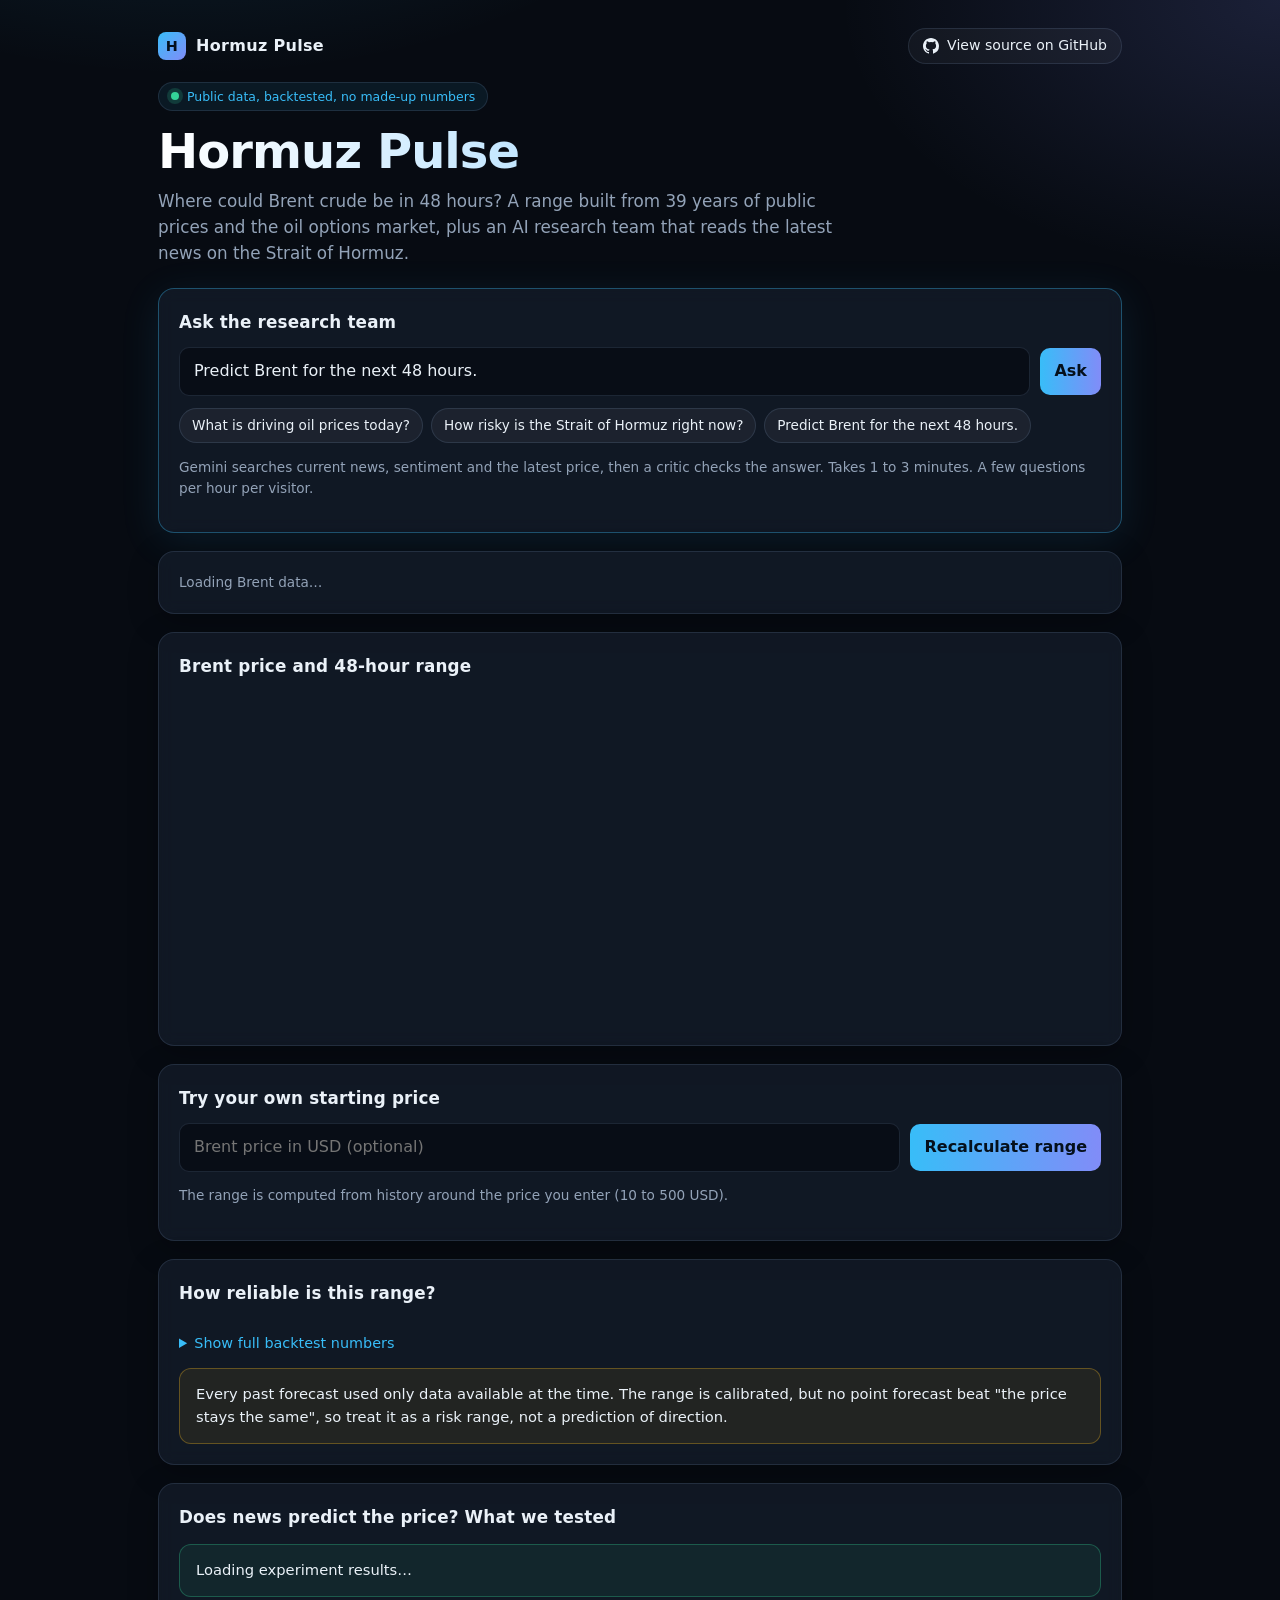
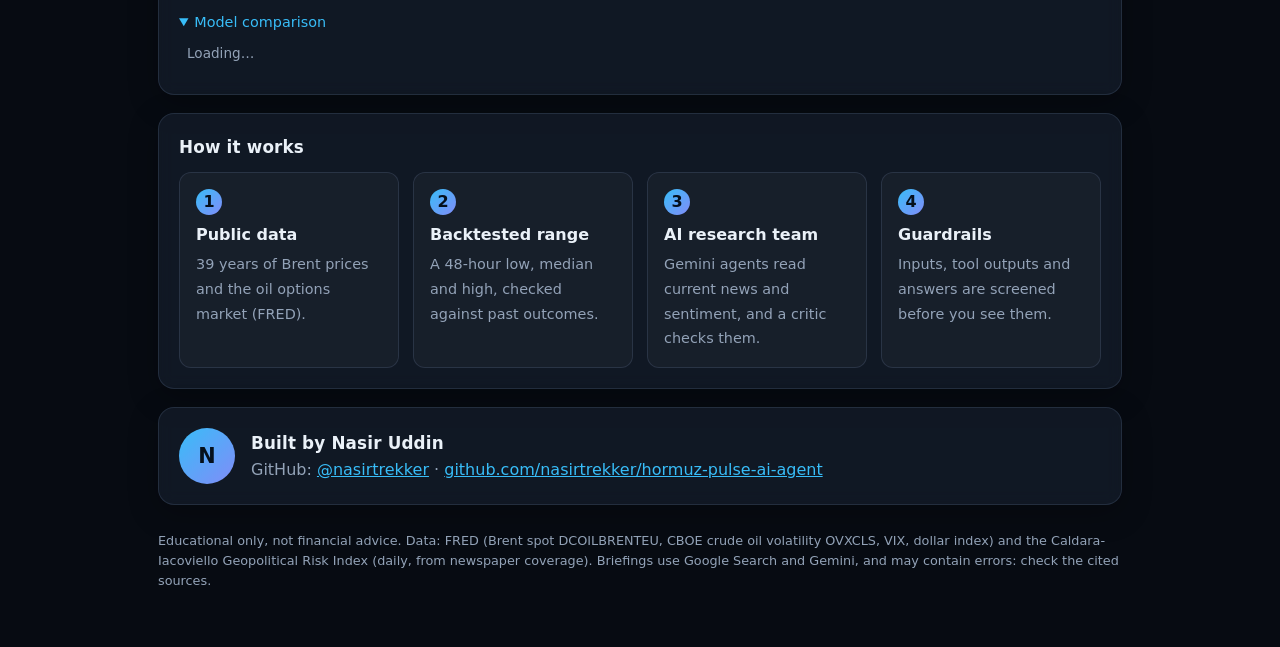
==== app/static/index.html @ d5340ce2 "Dashboard: range gauge, KPI tiles, verdict callouts" ====
<!doctype html>
<html lang="en">
<head>
<meta charset="utf-8">
<meta name="viewport" content="width=device-width, initial-scale=1">
<title>Hormuz Pulse: Brent 48-hour outlook</title>
<style>
  :root { --bg:#070b12; --card:rgba(22,30,43,.72); --line:rgba(120,150,190,.18); --text:#eaf1f8; --mute:#93a3b8; --acc:#38bdf8; --acc2:#818cf8; --up:#34d399; --down:#fb7185; }
  * { box-sizing: border-box; }
  body { margin:0; font:16px/1.55 Inter,system-ui,-apple-system,Segoe UI,Roboto,sans-serif; color:var(--text);
    background: radial-gradient(900px 500px at 15% -10%, rgba(56,189,248,.16), transparent 60%), radial-gradient(800px 500px at 100% 0%, rgba(129,140,248,.16), transparent 55%), var(--bg); min-height:100vh; }
  main { max-width:1000px; margin:0 auto; padding:28px 18px 56px; }
  .hero { padding:18px 0 22px; }
  .badge { display:inline-flex; gap:8px; align-items:center; font-size:.78rem; color:var(--acc); border:1px solid var(--line); border-radius:999px; padding:4px 12px; background:rgba(56,189,248,.08); }
  .badge i { width:8px; height:8px; border-radius:50%; background:var(--up); box-shadow:0 0 0 4px rgba(52,211,153,.18); }
  h1 { font-size:clamp(2rem,5vw,3rem); line-height:1.1; margin:14px 0 10px; letter-spacing:-.02em; background:linear-gradient(90deg,#fff,#9fd8ff 60%,#b3b9ff); -webkit-background-clip:text; background-clip:text; color:transparent; }
  h2 { font-size:1.05rem; margin:0 0 12px; letter-spacing:.01em; }
  .sub { color:var(--mute); margin:0; max-width:680px; font-size:1.05rem; }
  .card { background:var(--card); border:1px solid var(--line); border-radius:16px; padding:20px; margin-bottom:18px; backdrop-filter:blur(8px); box-shadow:0 8px 30px rgba(0,0,0,.25); }
  .ask { border-color:rgba(56,189,248,.35); box-shadow:0 8px 40px rgba(56,189,248,.10); }
  .grid { display:grid; grid-template-columns:repeat(auto-fit,minmax(200px,1fr)); gap:14px; }
  .stat { background:rgba(255,255,255,.03); border:1px solid var(--line); border-radius:12px; padding:14px 16px; }
  .stat .v { font-size:1.7rem; font-weight:700; letter-spacing:-.01em; } .stat .k { color:var(--mute); font-size:.82rem; margin-top:2px; }
  .stat.low .v { color:var(--down); } .stat.high .v { color:var(--up); } .stat.mid .v { color:var(--acc); }
  canvas { width:100%; height:320px; display:block; }
  .row { display:flex; gap:10px; flex-wrap:wrap; align-items:center; }
  input, button { font:inherit; border-radius:10px; border:1px solid var(--line); padding:11px 14px; background:rgba(7,11,18,.7); color:var(--text); }
  input:focus { outline:2px solid var(--acc); outline-offset:1px; }
  input { flex:1; min-width:220px; }
  button { background:linear-gradient(90deg,var(--acc),var(--acc2)); color:#05101c; border:0; font-weight:700; cursor:pointer; transition:transform .08s, filter .15s; }
  button:hover { filter:brightness(1.1); } button:active { transform:scale(.98); }
  button:disabled { opacity:.55; cursor:progress; }
  .chips { display:flex; gap:8px; flex-wrap:wrap; margin:12px 0 0; }
  .chip { background:rgba(255,255,255,.05); color:var(--text); border:1px solid var(--line); font-weight:500; padding:6px 12px; border-radius:999px; font-size:.85rem; }
  .scroll { overflow-x:auto; -webkit-overflow-scrolling:touch; }
  table { width:100%; border-collapse:collapse; min-width:420px; font-variant-numeric:tabular-nums; }
  td,th { text-align:left; padding:10px 8px; border-bottom:1px solid var(--line); vertical-align:top; }
  td:first-child, th:first-child { width:58%; }
  td:not(:first-child), th:not(:first-child) { text-align:right; white-space:nowrap; }
  td:not(:first-child) { font-weight:600; }
  tbody tr:hover, #bt tr:hover, #ev tr:hover { background:rgba(255,255,255,.03); }
  th { color:var(--mute); font-weight:500; font-size:.85rem; } tr:last-child td { border-bottom:0; }
  .answer { white-space:pre-wrap; word-wrap:break-word; margin:16px 0 0; padding:16px; border-radius:12px; background:rgba(255,255,255,.03); border:1px solid var(--line); display:none; }
  .answer.show { display:block; }
  .spin { display:inline-block; width:14px; height:14px; border:2px solid var(--line); border-top-color:var(--acc); border-radius:50%; animation:r .8s linear infinite; vertical-align:-2px; margin-right:8px; }
  @keyframes r { to { transform:rotate(360deg); } }
  .note { color:var(--mute); font-size:.85rem; } .err { color:var(--down); }
  .nav { display:flex; justify-content:space-between; align-items:center; gap:12px; flex-wrap:wrap; }
  .brand { font-weight:700; letter-spacing:.02em; display:flex; align-items:center; gap:10px; }
  .logo { width:28px; height:28px; border-radius:8px; background:linear-gradient(135deg,var(--acc),var(--acc2)); display:grid; place-items:center; color:#05101c; font-size:.9rem; }
  .gh { display:inline-flex; align-items:center; gap:8px; color:var(--text); text-decoration:none; border:1px solid var(--line); border-radius:999px; padding:6px 14px; background:rgba(255,255,255,.04); font-size:.88rem; transition:border-color .15s, background .15s; }
  .gh:hover { border-color:var(--acc); background:rgba(56,189,248,.1); }
  .steps { display:grid; grid-template-columns:repeat(auto-fit,minmax(220px,1fr)); gap:14px; }
  .step { padding:16px; border-radius:12px; border:1px solid var(--line); background:rgba(255,255,255,.03); }
  .step b { display:block; margin-bottom:4px; } .step span { color:var(--mute); font-size:.9rem; }
  .step em { font-style:normal; display:inline-grid; place-items:center; width:26px; height:26px; border-radius:50%; margin-bottom:8px; background:linear-gradient(135deg,var(--acc),var(--acc2)); color:#05101c; font-weight:700; }
  .contact { display:flex; gap:16px; align-items:center; flex-wrap:wrap; }
  .avatar { width:56px; height:56px; border-radius:50%; background:linear-gradient(135deg,var(--acc),var(--acc2)); display:grid; place-items:center; font-weight:800; color:#05101c; font-size:1.3rem; }
  .contact h2 { margin:0; } .contact p { margin:2px 0 0; color:var(--mute); }
  .card, .step { animation:up .5s ease both; } @keyframes up { from { opacity:0; transform:translateY(8px); } }
  .hero-card { display:grid; grid-template-columns:minmax(220px,1fr) 2fr; gap:24px; align-items:center; }
  @media (max-width:720px) { .hero-card { grid-template-columns:1fr; } }
  .price-big { font-size:clamp(2.6rem,7vw,3.8rem); font-weight:800; letter-spacing:-.03em; line-height:1; }
  .price-meta { color:var(--mute); font-size:.85rem; margin-top:8px; }
  .pill { display:inline-block; margin-top:12px; padding:4px 12px; border-radius:999px; font-size:.8rem; border:1px solid var(--line); background:rgba(255,255,255,.04); }
  .gauge-title { display:flex; justify-content:space-between; color:var(--mute); font-size:.85rem; margin-bottom:34px; }
  .gauge { position:relative; height:14px; border-radius:999px; background:linear-gradient(90deg,var(--down),#fbbf24 50%,var(--up)); opacity:.9; }
  .mark { position:absolute; top:-6px; width:3px; height:26px; background:#fff; border-radius:2px; transform:translateX(-50%); box-shadow:0 0 12px rgba(255,255,255,.7); }
  .mark b { position:absolute; bottom:32px; left:50%; transform:translateX(-50%); white-space:nowrap; font-size:.75rem; font-weight:600; color:#fff; background:rgba(7,11,18,.85); border:1px solid var(--line); padding:2px 8px; border-radius:6px; }
  .mark.last b { bottom:-34px; color:var(--acc); }
  .ends { display:flex; justify-content:space-between; margin-top:44px; font-size:1.15rem; font-weight:700; }
  .ends span:first-child { color:var(--down); } .ends span:last-child { color:var(--up); }
  .ends small { display:block; color:var(--mute); font-weight:400; font-size:.75rem; }
  .kpis { display:grid; grid-template-columns:repeat(auto-fit,minmax(200px,1fr)); gap:14px; margin-bottom:14px; }
  .kpi { padding:16px; border-radius:14px; border:1px solid var(--line); background:rgba(255,255,255,.03); }
  .kpi .big { font-size:1.9rem; font-weight:800; letter-spacing:-.02em; } .kpi .lbl { color:var(--mute); font-size:.82rem; }
  .bar { height:8px; border-radius:99px; background:rgba(255,255,255,.08); margin-top:10px; overflow:hidden; position:relative; }
  .bar i { display:block; height:100%; border-radius:99px; background:linear-gradient(90deg,var(--acc),var(--acc2)); }
  .bar u { position:absolute; top:0; bottom:0; width:2px; background:#fff; }
  .verdict { border-radius:12px; padding:14px 16px; margin:14px 0 0; background:rgba(251,191,36,.08); border:1px solid rgba(251,191,36,.3); font-size:.92rem; }
  .verdict.good { background:rgba(52,211,153,.08); border-color:rgba(52,211,153,.3); }
  details { margin-top:14px; } summary { cursor:pointer; color:var(--acc); font-size:.9rem; }
  footer { color:var(--mute); font-size:.8rem; margin-top:26px; }
  a { color:var(--acc); }
</style>
</head>
<body>
<main>
  <nav class="nav">
    <div class="brand"><span class="logo">H</span> Hormuz Pulse</div>
    <a class="gh" href="https://github.com/nasirtrekker/hormuz-pulse-ai-agent" target="_blank" rel="noopener">
      <svg width="16" height="16" viewBox="0 0 16 16" fill="currentColor" aria-hidden="true"><path d="M8 0C3.58 0 0 3.58 0 8c0 3.54 2.29 6.53 5.47 7.59.4.07.55-.17.55-.38v-1.33c-2.23.48-2.7-1.08-2.7-1.08-.36-.92-.89-1.17-.89-1.17-.73-.5.06-.49.06-.49.8.06 1.23.83 1.23.83.71 1.22 1.87.87 2.33.66.07-.52.28-.87.5-1.07-1.78-.2-3.65-.89-3.65-3.96 0-.87.31-1.59.82-2.15-.08-.2-.36-1.02.08-2.12 0 0 .67-.21 2.2.82a7.6 7.6 0 0 1 4 0c1.53-1.04 2.2-.82 2.2-.82.44 1.1.16 1.92.08 2.12.51.56.82 1.28.82 2.15 0 3.08-1.87 3.76-3.65 3.96.29.25.54.73.54 1.48v2.2c0 .21.15.46.55.38A8 8 0 0 0 16 8c0-4.42-3.58-8-8-8z"/></svg>
      View source on GitHub</a>
  </nav>
  <header class="hero">
    <span class="badge"><i></i> Public data, backtested, no made-up numbers</span>
    <h1>Hormuz Pulse</h1>
    <p class="sub">Where could Brent crude be in 48 hours? A range built from 39 years of public prices and the oil options market, plus an AI research team that reads the latest news on the Strait of Hormuz.</p>
  </header>

  <section class="card ask">
    <h2>Ask the research team</h2>
    <div class="row">
      <input id="question" maxlength="1000" value="Predict Brent for the next 48 hours." aria-label="Your question">
      <button id="brief">Ask</button>
    </div>
    <div class="chips" id="chips">
      <button class="chip" type="button">What is driving oil prices today?</button>
      <button class="chip" type="button">How risky is the Strait of Hormuz right now?</button>
      <button class="chip" type="button">Predict Brent for the next 48 hours.</button>
    </div>
    <p class="note">Gemini searches current news, sentiment and the latest price, then a critic checks the answer. Takes 1 to 3 minutes. A few questions per hour per visitor.</p>
    <div class="answer" id="briefing" aria-live="polite"></div>
  </section>

  <section class="card hero-card" id="stats"><div class="note">Loading Brent data…</div></section>

  <section class="card">
    <h2>Brent price and 48-hour range</h2>
    <canvas id="chart" role="img" aria-label="Brent price history with forecast range"></canvas>
    <p class="note" id="chartnote"></p>
  </section>

  <section class="card">
    <h2>Try your own starting price</h2>
    <div class="row">
      <input id="price" type="number" min="10" max="500" step="0.01" placeholder="Brent price in USD (optional)" aria-label="Brent price in USD">
      <button id="recalc">Recalculate range</button>
    </div>
    <p class="note">The range is computed from history around the price you enter (10 to 500 USD).</p>
  </section>

  <section class="card">
    <h2>How reliable is this range?</h2>
    <div class="kpis" id="kpis"></div>
    <details><summary>Show full backtest numbers</summary>
      <div class="scroll"><table id="bt"><tr><td class="note">Running walk-forward backtest…</td></tr></table></div>
    </details>
    <div class="verdict" id="verdict1">Every past forecast used only data available at the time. The range is calibrated, but no point forecast beat "the price stays the same", so treat it as a risk range, not a prediction of direction.</div>
  </section>

  <section class="card">
    <h2>Does news predict the price? What we tested</h2>
    <div class="verdict good" id="evnote">Loading experiment results…</div>
    <details open><summary>Model comparison</summary>
      <div class="scroll"><table id="ev"><tr><td class="note">Loading…</td></tr></table></div>
    </details>
  </section>

  <section class="card">
    <h2>How it works</h2>
    <div class="steps">
      <div class="step"><em>1</em><b>Public data</b><span>39 years of Brent prices and the oil options market (FRED).</span></div>
      <div class="step"><em>2</em><b>Backtested range</b><span>A 48-hour low, median and high, checked against past outcomes.</span></div>
      <div class="step"><em>3</em><b>AI research team</b><span>Gemini agents read current news and sentiment, and a critic checks them.</span></div>
      <div class="step"><em>4</em><b>Guardrails</b><span>Inputs, tool outputs and answers are screened before you see them.</span></div>
    </div>
  </section>

  <section class="card contact">
    <div class="avatar">N</div>
    <div>
      <h2>Built by Nasir Uddin</h2>
      <p>GitHub: <a href="https://github.com/nasirtrekker" target="_blank" rel="noopener">@nasirtrekker</a> &middot; <a href="https://github.com/nasirtrekker/hormuz-pulse-ai-agent" target="_blank" rel="noopener">github.com/nasirtrekker/hormuz-pulse-ai-agent</a></p>
    </div>
  </section>

  <footer>Educational only, not financial advice. Data: FRED (Brent spot DCOILBRENTEU, CBOE crude oil volatility OVXCLS, VIX, dollar index) and the Caldara-Iacoviello Geopolitical Risk Index (daily, from newspaper coverage). Briefings use Google Search and Gemini, and may contain errors: check the cited sources.</footer>
</main>
<script src="/static/app.js"></script>
</body>
</html>
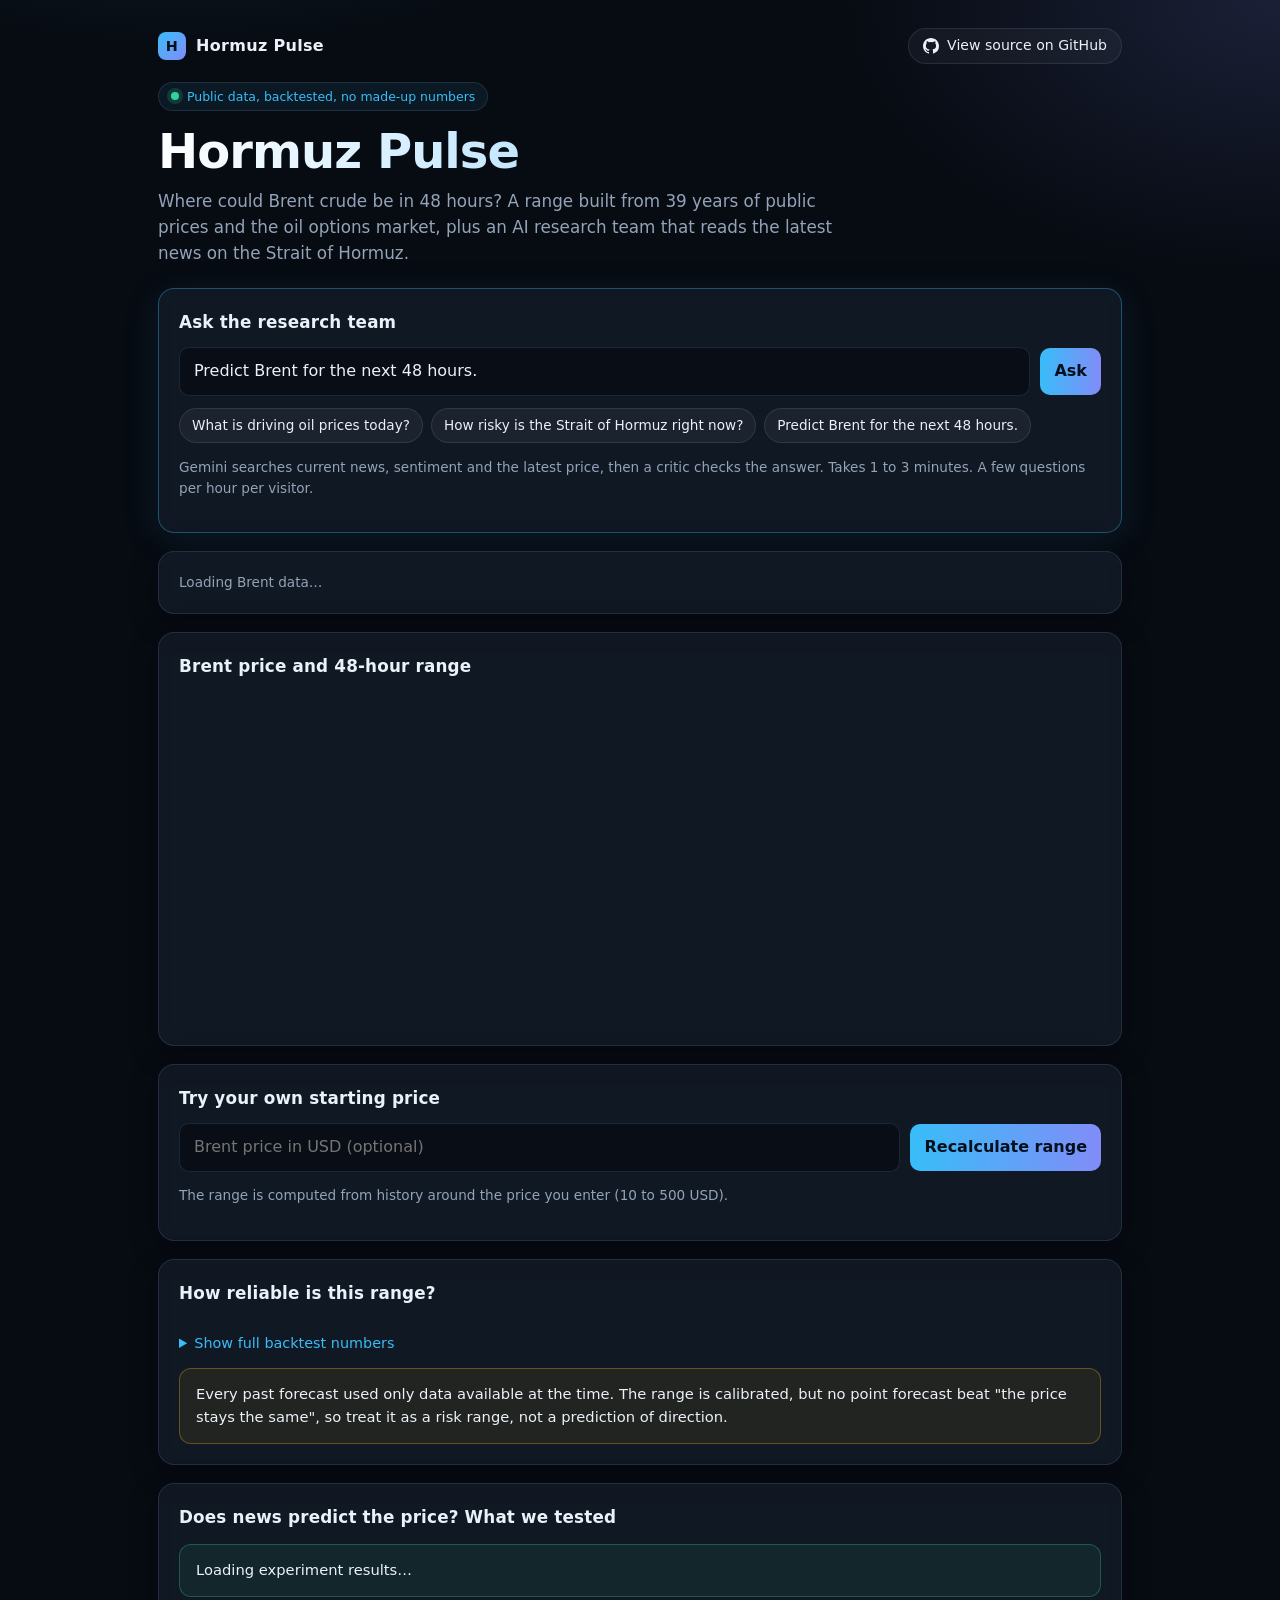
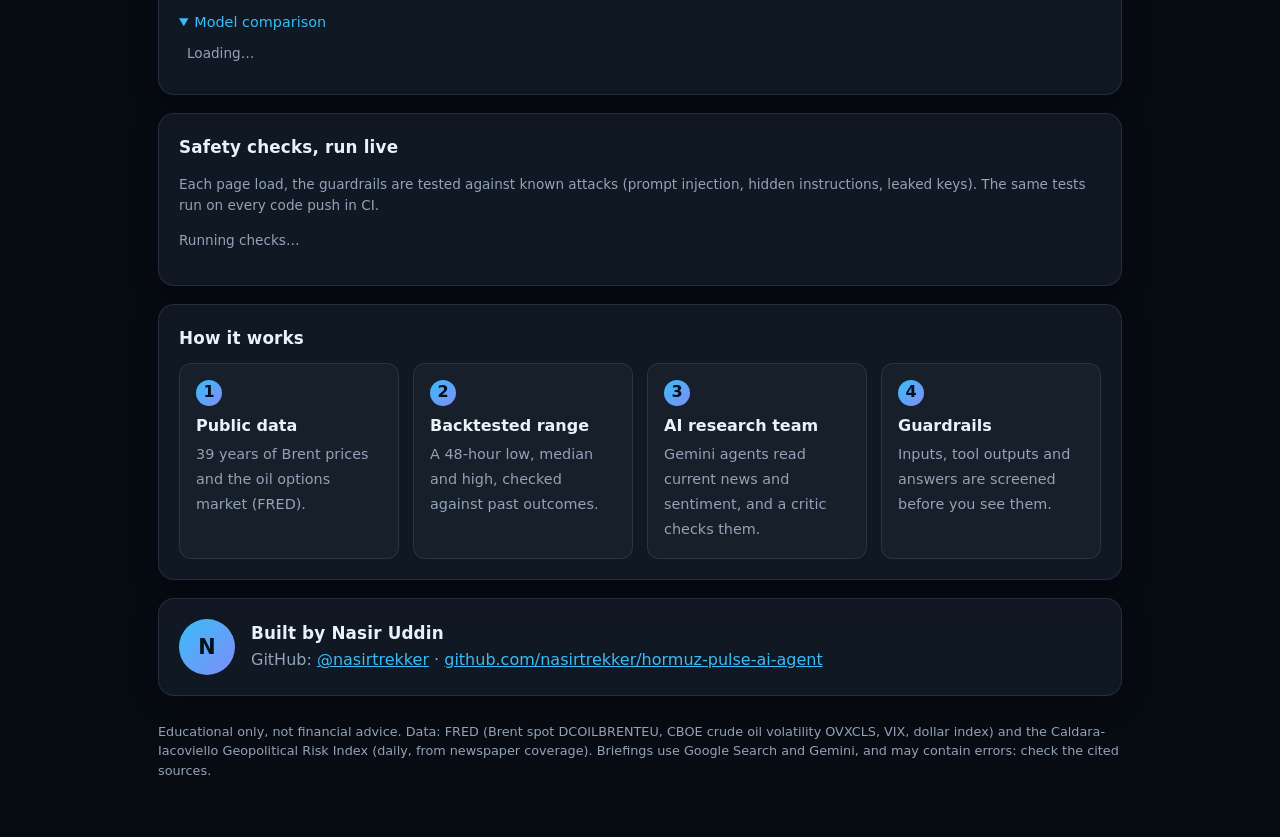
==== commit 4fb8f1ea: "Add live guardrail self-evaluation, CI documentation and gitleaks allowlist" ====
--- a/app/static/index.html
+++ b/app/static/index.html
@@ -148,6 +148,12 @@
   </section>
 
   <section class="card">
+    <h2>Safety checks, run live</h2>
+    <p class="note">Each page load, the guardrails are tested against known attacks (prompt injection, hidden instructions, leaked keys). The same tests run on every code push in CI.</p>
+    <div class="kpis" id="safety"><div class="note">Running checks…</div></div>
+  </section>
+
+  <section class="card">
     <h2>How it works</h2>
     <div class="steps">
       <div class="step"><em>1</em><b>Public data</b><span>39 years of Brent prices and the oil options market (FRED).</span></div>
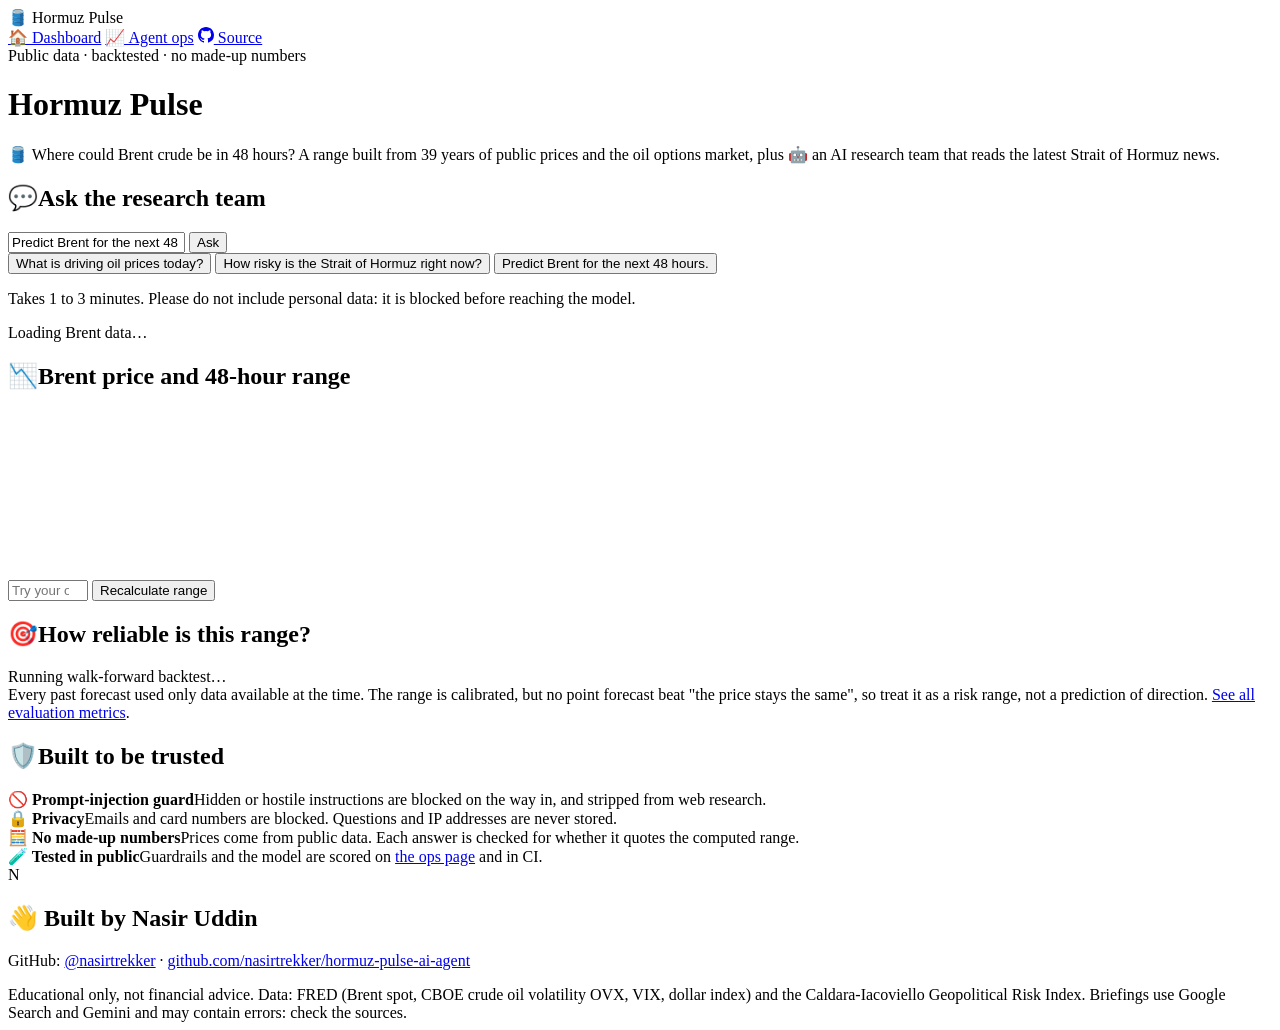
==== commit ede18e97: "Simplify dashboard, add agent ops page with traces and evaluation, PII guard, answer checks, README " ====
--- a/app/static/index.html
+++ b/app/static/index.html
@@ -4,102 +4,26 @@
 <meta charset="utf-8">
 <meta name="viewport" content="width=device-width, initial-scale=1">
 <title>Hormuz Pulse: Brent 48-hour outlook</title>
-<style>
-  :root { --bg:#070b12; --card:rgba(22,30,43,.72); --line:rgba(120,150,190,.18); --text:#eaf1f8; --mute:#93a3b8; --acc:#38bdf8; --acc2:#818cf8; --up:#34d399; --down:#fb7185; }
-  * { box-sizing: border-box; }
-  body { margin:0; font:16px/1.55 Inter,system-ui,-apple-system,Segoe UI,Roboto,sans-serif; color:var(--text);
-    background: radial-gradient(900px 500px at 15% -10%, rgba(56,189,248,.16), transparent 60%), radial-gradient(800px 500px at 100% 0%, rgba(129,140,248,.16), transparent 55%), var(--bg); min-height:100vh; }
-  main { max-width:1000px; margin:0 auto; padding:28px 18px 56px; }
-  .hero { padding:18px 0 22px; }
-  .badge { display:inline-flex; gap:8px; align-items:center; font-size:.78rem; color:var(--acc); border:1px solid var(--line); border-radius:999px; padding:4px 12px; background:rgba(56,189,248,.08); }
-  .badge i { width:8px; height:8px; border-radius:50%; background:var(--up); box-shadow:0 0 0 4px rgba(52,211,153,.18); }
-  h1 { font-size:clamp(2rem,5vw,3rem); line-height:1.1; margin:14px 0 10px; letter-spacing:-.02em; background:linear-gradient(90deg,#fff,#9fd8ff 60%,#b3b9ff); -webkit-background-clip:text; background-clip:text; color:transparent; }
-  h2 { font-size:1.05rem; margin:0 0 12px; letter-spacing:.01em; }
-  .sub { color:var(--mute); margin:0; max-width:680px; font-size:1.05rem; }
-  .card { background:var(--card); border:1px solid var(--line); border-radius:16px; padding:20px; margin-bottom:18px; backdrop-filter:blur(8px); box-shadow:0 8px 30px rgba(0,0,0,.25); }
-  .ask { border-color:rgba(56,189,248,.35); box-shadow:0 8px 40px rgba(56,189,248,.10); }
-  .grid { display:grid; grid-template-columns:repeat(auto-fit,minmax(200px,1fr)); gap:14px; }
-  .stat { background:rgba(255,255,255,.03); border:1px solid var(--line); border-radius:12px; padding:14px 16px; }
-  .stat .v { font-size:1.7rem; font-weight:700; letter-spacing:-.01em; } .stat .k { color:var(--mute); font-size:.82rem; margin-top:2px; }
-  .stat.low .v { color:var(--down); } .stat.high .v { color:var(--up); } .stat.mid .v { color:var(--acc); }
-  canvas { width:100%; height:320px; display:block; }
-  .row { display:flex; gap:10px; flex-wrap:wrap; align-items:center; }
-  input, button { font:inherit; border-radius:10px; border:1px solid var(--line); padding:11px 14px; background:rgba(7,11,18,.7); color:var(--text); }
-  input:focus { outline:2px solid var(--acc); outline-offset:1px; }
-  input { flex:1; min-width:220px; }
-  button { background:linear-gradient(90deg,var(--acc),var(--acc2)); color:#05101c; border:0; font-weight:700; cursor:pointer; transition:transform .08s, filter .15s; }
-  button:hover { filter:brightness(1.1); } button:active { transform:scale(.98); }
-  button:disabled { opacity:.55; cursor:progress; }
-  .chips { display:flex; gap:8px; flex-wrap:wrap; margin:12px 0 0; }
-  .chip { background:rgba(255,255,255,.05); color:var(--text); border:1px solid var(--line); font-weight:500; padding:6px 12px; border-radius:999px; font-size:.85rem; }
-  .scroll { overflow-x:auto; -webkit-overflow-scrolling:touch; }
-  table { width:100%; border-collapse:collapse; min-width:420px; font-variant-numeric:tabular-nums; }
-  td,th { text-align:left; padding:10px 8px; border-bottom:1px solid var(--line); vertical-align:top; }
-  td:first-child, th:first-child { width:58%; }
-  td:not(:first-child), th:not(:first-child) { text-align:right; white-space:nowrap; }
-  td:not(:first-child) { font-weight:600; }
-  tbody tr:hover, #bt tr:hover, #ev tr:hover { background:rgba(255,255,255,.03); }
-  th { color:var(--mute); font-weight:500; font-size:.85rem; } tr:last-child td { border-bottom:0; }
-  .answer { white-space:pre-wrap; word-wrap:break-word; margin:16px 0 0; padding:16px; border-radius:12px; background:rgba(255,255,255,.03); border:1px solid var(--line); display:none; }
-  .answer.show { display:block; }
-  .spin { display:inline-block; width:14px; height:14px; border:2px solid var(--line); border-top-color:var(--acc); border-radius:50%; animation:r .8s linear infinite; vertical-align:-2px; margin-right:8px; }
-  @keyframes r { to { transform:rotate(360deg); } }
-  .note { color:var(--mute); font-size:.85rem; } .err { color:var(--down); }
-  .nav { display:flex; justify-content:space-between; align-items:center; gap:12px; flex-wrap:wrap; }
-  .brand { font-weight:700; letter-spacing:.02em; display:flex; align-items:center; gap:10px; }
-  .logo { width:28px; height:28px; border-radius:8px; background:linear-gradient(135deg,var(--acc),var(--acc2)); display:grid; place-items:center; color:#05101c; font-size:.9rem; }
-  .gh { display:inline-flex; align-items:center; gap:8px; color:var(--text); text-decoration:none; border:1px solid var(--line); border-radius:999px; padding:6px 14px; background:rgba(255,255,255,.04); font-size:.88rem; transition:border-color .15s, background .15s; }
-  .gh:hover { border-color:var(--acc); background:rgba(56,189,248,.1); }
-  .steps { display:grid; grid-template-columns:repeat(auto-fit,minmax(220px,1fr)); gap:14px; }
-  .step { padding:16px; border-radius:12px; border:1px solid var(--line); background:rgba(255,255,255,.03); }
-  .step b { display:block; margin-bottom:4px; } .step span { color:var(--mute); font-size:.9rem; }
-  .step em { font-style:normal; display:inline-grid; place-items:center; width:26px; height:26px; border-radius:50%; margin-bottom:8px; background:linear-gradient(135deg,var(--acc),var(--acc2)); color:#05101c; font-weight:700; }
-  .contact { display:flex; gap:16px; align-items:center; flex-wrap:wrap; }
-  .avatar { width:56px; height:56px; border-radius:50%; background:linear-gradient(135deg,var(--acc),var(--acc2)); display:grid; place-items:center; font-weight:800; color:#05101c; font-size:1.3rem; }
-  .contact h2 { margin:0; } .contact p { margin:2px 0 0; color:var(--mute); }
-  .card, .step { animation:up .5s ease both; } @keyframes up { from { opacity:0; transform:translateY(8px); } }
-  .hero-card { display:grid; grid-template-columns:minmax(220px,1fr) 2fr; gap:24px; align-items:center; }
-  @media (max-width:720px) { .hero-card { grid-template-columns:1fr; } }
-  .price-big { font-size:clamp(2.6rem,7vw,3.8rem); font-weight:800; letter-spacing:-.03em; line-height:1; }
-  .price-meta { color:var(--mute); font-size:.85rem; margin-top:8px; }
-  .pill { display:inline-block; margin-top:12px; padding:4px 12px; border-radius:999px; font-size:.8rem; border:1px solid var(--line); background:rgba(255,255,255,.04); }
-  .gauge-title { display:flex; justify-content:space-between; color:var(--mute); font-size:.85rem; margin-bottom:34px; }
-  .gauge { position:relative; height:14px; border-radius:999px; background:linear-gradient(90deg,var(--down),#fbbf24 50%,var(--up)); opacity:.9; }
-  .mark { position:absolute; top:-6px; width:3px; height:26px; background:#fff; border-radius:2px; transform:translateX(-50%); box-shadow:0 0 12px rgba(255,255,255,.7); }
-  .mark b { position:absolute; bottom:32px; left:50%; transform:translateX(-50%); white-space:nowrap; font-size:.75rem; font-weight:600; color:#fff; background:rgba(7,11,18,.85); border:1px solid var(--line); padding:2px 8px; border-radius:6px; }
-  .mark.last b { bottom:-34px; color:var(--acc); }
-  .ends { display:flex; justify-content:space-between; margin-top:44px; font-size:1.15rem; font-weight:700; }
-  .ends span:first-child { color:var(--down); } .ends span:last-child { color:var(--up); }
-  .ends small { display:block; color:var(--mute); font-weight:400; font-size:.75rem; }
-  .kpis { display:grid; grid-template-columns:repeat(auto-fit,minmax(200px,1fr)); gap:14px; margin-bottom:14px; }
-  .kpi { padding:16px; border-radius:14px; border:1px solid var(--line); background:rgba(255,255,255,.03); }
-  .kpi .big { font-size:1.9rem; font-weight:800; letter-spacing:-.02em; } .kpi .lbl { color:var(--mute); font-size:.82rem; }
-  .bar { height:8px; border-radius:99px; background:rgba(255,255,255,.08); margin-top:10px; overflow:hidden; position:relative; }
-  .bar i { display:block; height:100%; border-radius:99px; background:linear-gradient(90deg,var(--acc),var(--acc2)); }
-  .bar u { position:absolute; top:0; bottom:0; width:2px; background:#fff; }
-  .verdict { border-radius:12px; padding:14px 16px; margin:14px 0 0; background:rgba(251,191,36,.08); border:1px solid rgba(251,191,36,.3); font-size:.92rem; }
-  .verdict.good { background:rgba(52,211,153,.08); border-color:rgba(52,211,153,.3); }
-  details { margin-top:14px; } summary { cursor:pointer; color:var(--acc); font-size:.9rem; }
-  footer { color:var(--mute); font-size:.8rem; margin-top:26px; }
-  a { color:var(--acc); }
-</style>
+<link rel="stylesheet" href="/static/style.css">
 </head>
 <body>
 <main>
   <nav class="nav">
-    <div class="brand"><span class="logo">H</span> Hormuz Pulse</div>
-    <a class="gh" href="https://github.com/nasirtrekker/hormuz-pulse-ai-agent" target="_blank" rel="noopener">
-      <svg width="16" height="16" viewBox="0 0 16 16" fill="currentColor" aria-hidden="true"><path d="M8 0C3.58 0 0 3.58 0 8c0 3.54 2.29 6.53 5.47 7.59.4.07.55-.17.55-.38v-1.33c-2.23.48-2.7-1.08-2.7-1.08-.36-.92-.89-1.17-.89-1.17-.73-.5.06-.49.06-.49.8.06 1.23.83 1.23.83.71 1.22 1.87.87 2.33.66.07-.52.28-.87.5-1.07-1.78-.2-3.65-.89-3.65-3.96 0-.87.31-1.59.82-2.15-.08-.2-.36-1.02.08-2.12 0 0 .67-.21 2.2.82a7.6 7.6 0 0 1 4 0c1.53-1.04 2.2-.82 2.2-.82.44 1.1.16 1.92.08 2.12.51.56.82 1.28.82 2.15 0 3.08-1.87 3.76-3.65 3.96.29.25.54.73.54 1.48v2.2c0 .21.15.46.55.38A8 8 0 0 0 16 8c0-4.42-3.58-8-8-8z"/></svg>
-      View source on GitHub</a>
+    <div class="brand"><span class="logo">🛢️</span> Hormuz Pulse</div>
+    <div>
+      <a class="link" href="/">🏠 Dashboard</a>
+      <a class="link" href="/ops">📈 Agent ops</a>
+      <a class="gh" href="https://github.com/nasirtrekker/hormuz-pulse-ai-agent" target="_blank" rel="noopener"><svg width="16" height="16" viewBox="0 0 16 16" fill="currentColor" aria-hidden="true"><path d="M8 0C3.58 0 0 3.58 0 8c0 3.54 2.29 6.53 5.47 7.59.4.07.55-.17.55-.38v-1.33c-2.23.48-2.7-1.08-2.7-1.08-.36-.92-.89-1.17-.89-1.17-.73-.5.06-.49.06-.49.8.06 1.23.83 1.23.83.71 1.22 1.87.87 2.33.66.07-.52.28-.87.5-1.07-1.78-.2-3.65-.89-3.65-3.96 0-.87.31-1.59.82-2.15-.08-.2-.36-1.02.08-2.12 0 0 .67-.21 2.2.82a7.6 7.6 0 0 1 4 0c1.53-1.04 2.2-.82 2.2-.82.44 1.1.16 1.92.08 2.12.51.56.82 1.28.82 2.15 0 3.08-1.87 3.76-3.65 3.96.29.25.54.73.54 1.48v2.2c0 .21.15.46.55.38A8 8 0 0 0 16 8c0-4.42-3.58-8-8-8z"/></svg> Source</a>
+    </div>
   </nav>
   <header class="hero">
-    <span class="badge"><i></i> Public data, backtested, no made-up numbers</span>
+    <span class="badge"><i></i> Public data · backtested · no made-up numbers</span>
     <h1>Hormuz Pulse</h1>
-    <p class="sub">Where could Brent crude be in 48 hours? A range built from 39 years of public prices and the oil options market, plus an AI research team that reads the latest news on the Strait of Hormuz.</p>
+    <p class="sub">🛢️ Where could Brent crude be in 48 hours? A range built from 39 years of public prices and the oil options market, plus 🤖 an AI research team that reads the latest Strait of Hormuz news.</p>
   </header>
 
   <section class="card ask">
-    <h2>Ask the research team</h2>
+    <h2><span class="emoji">💬</span>Ask the research team</h2>
     <div class="row">
       <input id="question" maxlength="1000" value="Predict Brent for the next 48 hours." aria-label="Your question">
       <button id="brief">Ask</button>
@@ -109,69 +33,48 @@
       <button class="chip" type="button">How risky is the Strait of Hormuz right now?</button>
       <button class="chip" type="button">Predict Brent for the next 48 hours.</button>
     </div>
-    <p class="note">Gemini searches current news, sentiment and the latest price, then a critic checks the answer. Takes 1 to 3 minutes. A few questions per hour per visitor.</p>
+    <p class="note">Takes 1 to 3 minutes. Please do not include personal data: it is blocked before reaching the model.</p>
     <div class="answer" id="briefing" aria-live="polite"></div>
+    <div class="checks" id="answerchecks"></div>
   </section>
 
   <section class="card hero-card" id="stats"><div class="note">Loading Brent data…</div></section>
 
   <section class="card">
-    <h2>Brent price and 48-hour range</h2>
+    <h2><span class="emoji">📉</span>Brent price and 48-hour range</h2>
     <canvas id="chart" role="img" aria-label="Brent price history with forecast range"></canvas>
     <p class="note" id="chartnote"></p>
+    <div class="row">
+      <input id="price" type="number" min="10" max="500" step="0.01" placeholder="Try your own Brent price in USD (optional)" aria-label="Brent price in USD">
+      <button id="recalc">Recalculate range</button>
+    </div>
   </section>
 
   <section class="card">
-    <h2>Try your own starting price</h2>
-    <div class="row">
-      <input id="price" type="number" min="10" max="500" step="0.01" placeholder="Brent price in USD (optional)" aria-label="Brent price in USD">
-      <button id="recalc">Recalculate range</button>
-    </div>
-    <p class="note">The range is computed from history around the price you enter (10 to 500 USD).</p>
+    <h2><span class="emoji">🎯</span>How reliable is this range?</h2>
+    <div class="kpis" id="kpis"><div class="note">Running walk-forward backtest…</div></div>
+    <div class="verdict">Every past forecast used only data available at the time. The range is calibrated, but no point forecast beat "the price stays the same", so treat it as a risk range, not a prediction of direction. <a href="/ops">See all evaluation metrics</a>.</div>
   </section>
 
   <section class="card">
-    <h2>How reliable is this range?</h2>
-    <div class="kpis" id="kpis"></div>
-    <details><summary>Show full backtest numbers</summary>
-      <div class="scroll"><table id="bt"><tr><td class="note">Running walk-forward backtest…</td></tr></table></div>
-    </details>
-    <div class="verdict" id="verdict1">Every past forecast used only data available at the time. The range is calibrated, but no point forecast beat "the price stays the same", so treat it as a risk range, not a prediction of direction.</div>
-  </section>
-
-  <section class="card">
-    <h2>Does news predict the price? What we tested</h2>
-    <div class="verdict good" id="evnote">Loading experiment results…</div>
-    <details open><summary>Model comparison</summary>
-      <div class="scroll"><table id="ev"><tr><td class="note">Loading…</td></tr></table></div>
-    </details>
-  </section>
-
-  <section class="card">
-    <h2>Safety checks, run live</h2>
-    <p class="note">Each page load, the guardrails are tested against known attacks (prompt injection, hidden instructions, leaked keys). The same tests run on every code push in CI.</p>
-    <div class="kpis" id="safety"><div class="note">Running checks…</div></div>
-  </section>
-
-  <section class="card">
-    <h2>How it works</h2>
-    <div class="steps">
-      <div class="step"><em>1</em><b>Public data</b><span>39 years of Brent prices and the oil options market (FRED).</span></div>
-      <div class="step"><em>2</em><b>Backtested range</b><span>A 48-hour low, median and high, checked against past outcomes.</span></div>
-      <div class="step"><em>3</em><b>AI research team</b><span>Gemini agents read current news and sentiment, and a critic checks them.</span></div>
-      <div class="step"><em>4</em><b>Guardrails</b><span>Inputs, tool outputs and answers are screened before you see them.</span></div>
+    <h2><span class="emoji">🛡️</span>Built to be trusted</h2>
+    <div class="trust">
+      <div><b>🚫 Prompt-injection guard</b>Hidden or hostile instructions are blocked on the way in, and stripped from web research.</div>
+      <div><b>🔒 Privacy</b>Emails and card numbers are blocked. Questions and IP addresses are never stored.</div>
+      <div><b>🧮 No made-up numbers</b>Prices come from public data. Each answer is checked for whether it quotes the computed range.</div>
+      <div><b>🧪 Tested in public</b>Guardrails and the model are scored on <a href="/ops">the ops page</a> and in CI.</div>
     </div>
   </section>
 
   <section class="card contact">
     <div class="avatar">N</div>
     <div>
-      <h2>Built by Nasir Uddin</h2>
+      <h2>👋 Built by Nasir Uddin</h2>
       <p>GitHub: <a href="https://github.com/nasirtrekker" target="_blank" rel="noopener">@nasirtrekker</a> &middot; <a href="https://github.com/nasirtrekker/hormuz-pulse-ai-agent" target="_blank" rel="noopener">github.com/nasirtrekker/hormuz-pulse-ai-agent</a></p>
     </div>
   </section>
 
-  <footer>Educational only, not financial advice. Data: FRED (Brent spot DCOILBRENTEU, CBOE crude oil volatility OVXCLS, VIX, dollar index) and the Caldara-Iacoviello Geopolitical Risk Index (daily, from newspaper coverage). Briefings use Google Search and Gemini, and may contain errors: check the cited sources.</footer>
+  <footer>Educational only, not financial advice. Data: FRED (Brent spot, CBOE crude oil volatility OVX, VIX, dollar index) and the Caldara-Iacoviello Geopolitical Risk Index. Briefings use Google Search and Gemini and may contain errors: check the sources.</footer>
 </main>
 <script src="/static/app.js"></script>
 </body>
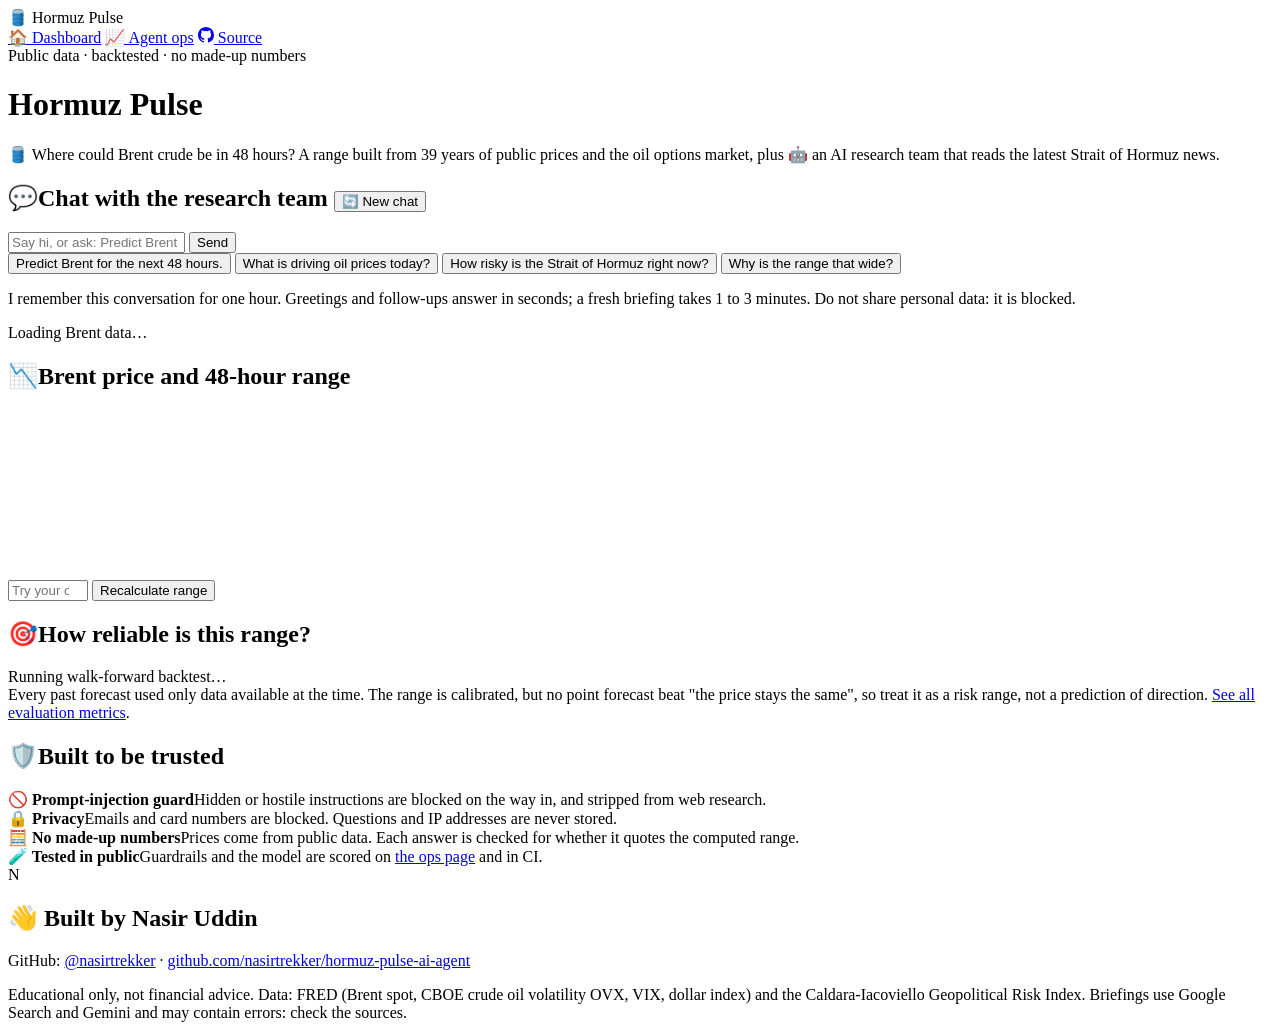
==== commit e80afa5b: "Add chat with session memory, intent router, chat agent and market fallback" ====
--- a/app/static/index.html
+++ b/app/static/index.html
@@ -23,19 +23,19 @@
   </header>
 
   <section class="card ask">
-    <h2><span class="emoji">💬</span>Ask the research team</h2>
+    <h2><span class="emoji">💬</span>Chat with the research team <button class="chip" id="newchat" type="button">🔄 New chat</button></h2>
+    <div class="chatlog" id="chatlog" aria-live="polite"></div>
     <div class="row">
-      <input id="question" maxlength="1000" value="Predict Brent for the next 48 hours." aria-label="Your question">
-      <button id="brief">Ask</button>
+      <input id="question" maxlength="1000" placeholder="Say hi, or ask: Predict Brent for the next 48 hours." aria-label="Your message">
+      <button id="brief">Send</button>
     </div>
     <div class="chips" id="chips">
+      <button class="chip" type="button">Predict Brent for the next 48 hours.</button>
       <button class="chip" type="button">What is driving oil prices today?</button>
       <button class="chip" type="button">How risky is the Strait of Hormuz right now?</button>
-      <button class="chip" type="button">Predict Brent for the next 48 hours.</button>
+      <button class="chip" type="button">Why is the range that wide?</button>
     </div>
-    <p class="note">Takes 1 to 3 minutes. Please do not include personal data: it is blocked before reaching the model.</p>
-    <div class="answer" id="briefing" aria-live="polite"></div>
-    <div class="checks" id="answerchecks"></div>
+    <p class="note">I remember this conversation for one hour. Greetings and follow-ups answer in seconds; a fresh briefing takes 1 to 3 minutes. Do not share personal data: it is blocked.</p>
   </section>
 
   <section class="card hero-card" id="stats"><div class="note">Loading Brent data…</div></section>
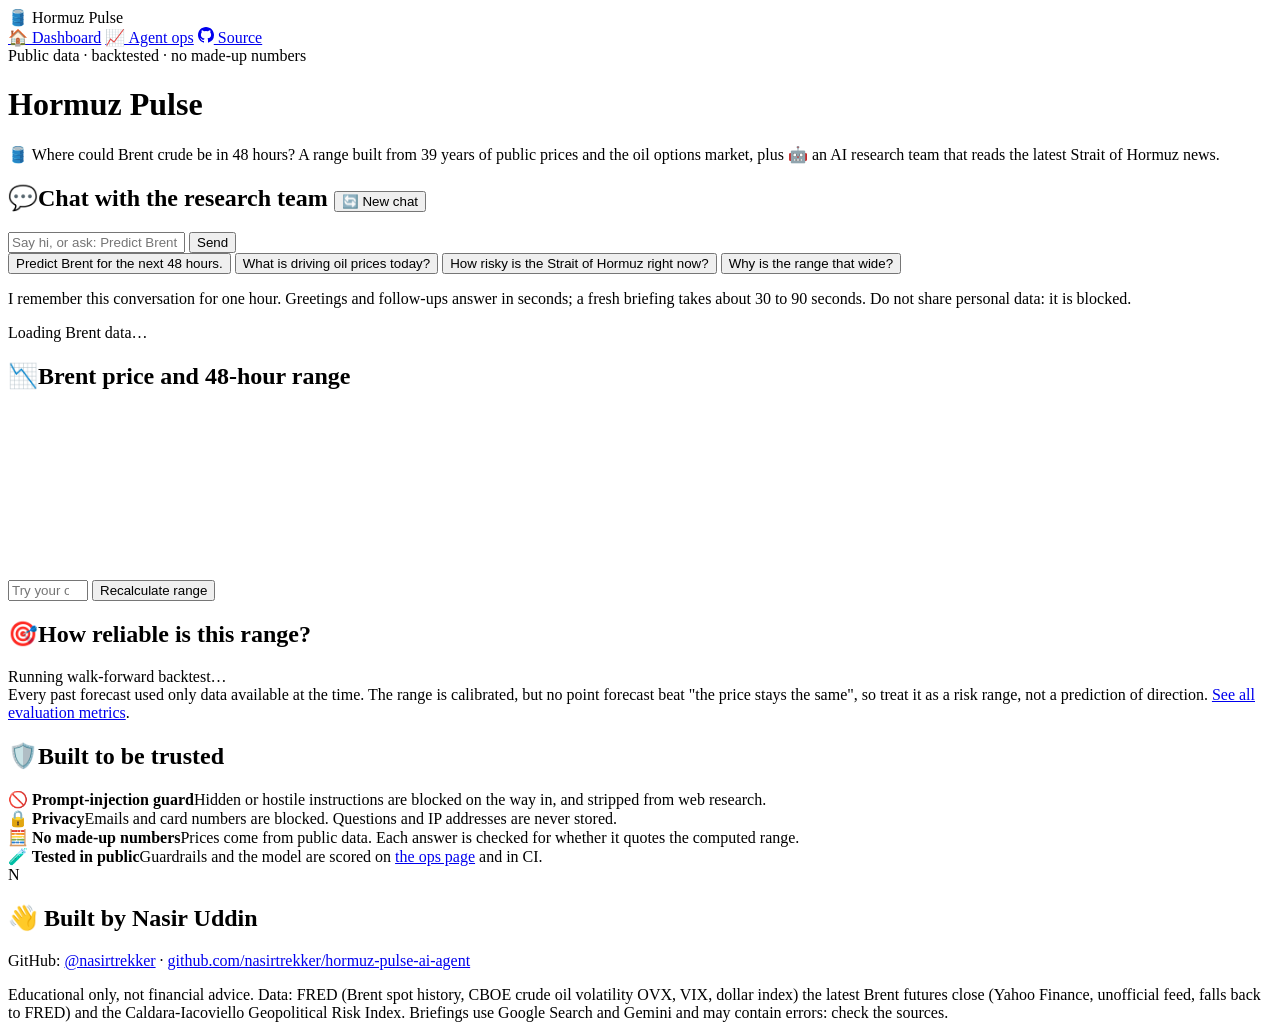
==== commit f9680845: "Anchor range on latest Brent futures close with FRED fallback; correct latency copy" ====
--- a/app/static/index.html
+++ b/app/static/index.html
@@ -35,7 +35,7 @@
       <button class="chip" type="button">How risky is the Strait of Hormuz right now?</button>
       <button class="chip" type="button">Why is the range that wide?</button>
     </div>
-    <p class="note">I remember this conversation for one hour. Greetings and follow-ups answer in seconds; a fresh briefing takes 1 to 3 minutes. Do not share personal data: it is blocked.</p>
+    <p class="note">I remember this conversation for one hour. Greetings and follow-ups answer in seconds; a fresh briefing takes about 30 to 90 seconds. Do not share personal data: it is blocked.</p>
   </section>
 
   <section class="card hero-card" id="stats"><div class="note">Loading Brent data…</div></section>
@@ -74,7 +74,7 @@
     </div>
   </section>
 
-  <footer>Educational only, not financial advice. Data: FRED (Brent spot, CBOE crude oil volatility OVX, VIX, dollar index) and the Caldara-Iacoviello Geopolitical Risk Index. Briefings use Google Search and Gemini and may contain errors: check the sources.</footer>
+  <footer>Educational only, not financial advice. Data: FRED (Brent spot history, CBOE crude oil volatility OVX, VIX, dollar index) the latest Brent futures close (Yahoo Finance, unofficial feed, falls back to FRED) and the Caldara-Iacoviello Geopolitical Risk Index. Briefings use Google Search and Gemini and may contain errors: check the sources.</footer>
 </main>
 <script src="/static/app.js"></script>
 </body>
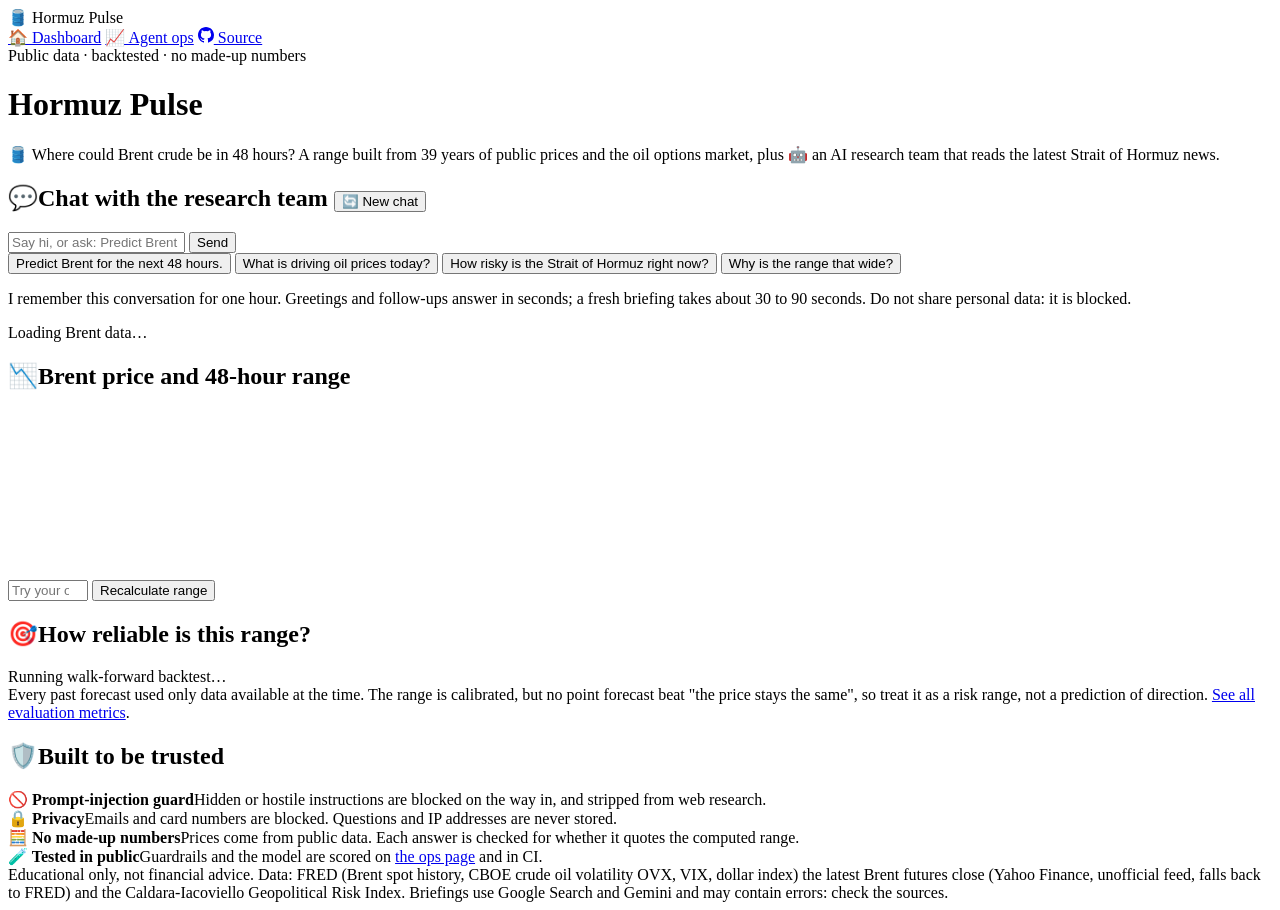
==== commit 836c5599: "Remove author card from dashboard; document GCP services" ====
--- a/app/static/index.html
+++ b/app/static/index.html
@@ -66,14 +66,6 @@
     </div>
   </section>
 
-  <section class="card contact">
-    <div class="avatar">N</div>
-    <div>
-      <h2>👋 Built by Nasir Uddin</h2>
-      <p>GitHub: <a href="https://github.com/nasirtrekker" target="_blank" rel="noopener">@nasirtrekker</a> &middot; <a href="https://github.com/nasirtrekker/hormuz-pulse-ai-agent" target="_blank" rel="noopener">github.com/nasirtrekker/hormuz-pulse-ai-agent</a></p>
-    </div>
-  </section>
-
   <footer>Educational only, not financial advice. Data: FRED (Brent spot history, CBOE crude oil volatility OVX, VIX, dollar index) the latest Brent futures close (Yahoo Finance, unofficial feed, falls back to FRED) and the Caldara-Iacoviello Geopolitical Risk Index. Briefings use Google Search and Gemini and may contain errors: check the sources.</footer>
 </main>
 <script src="/static/app.js"></script>
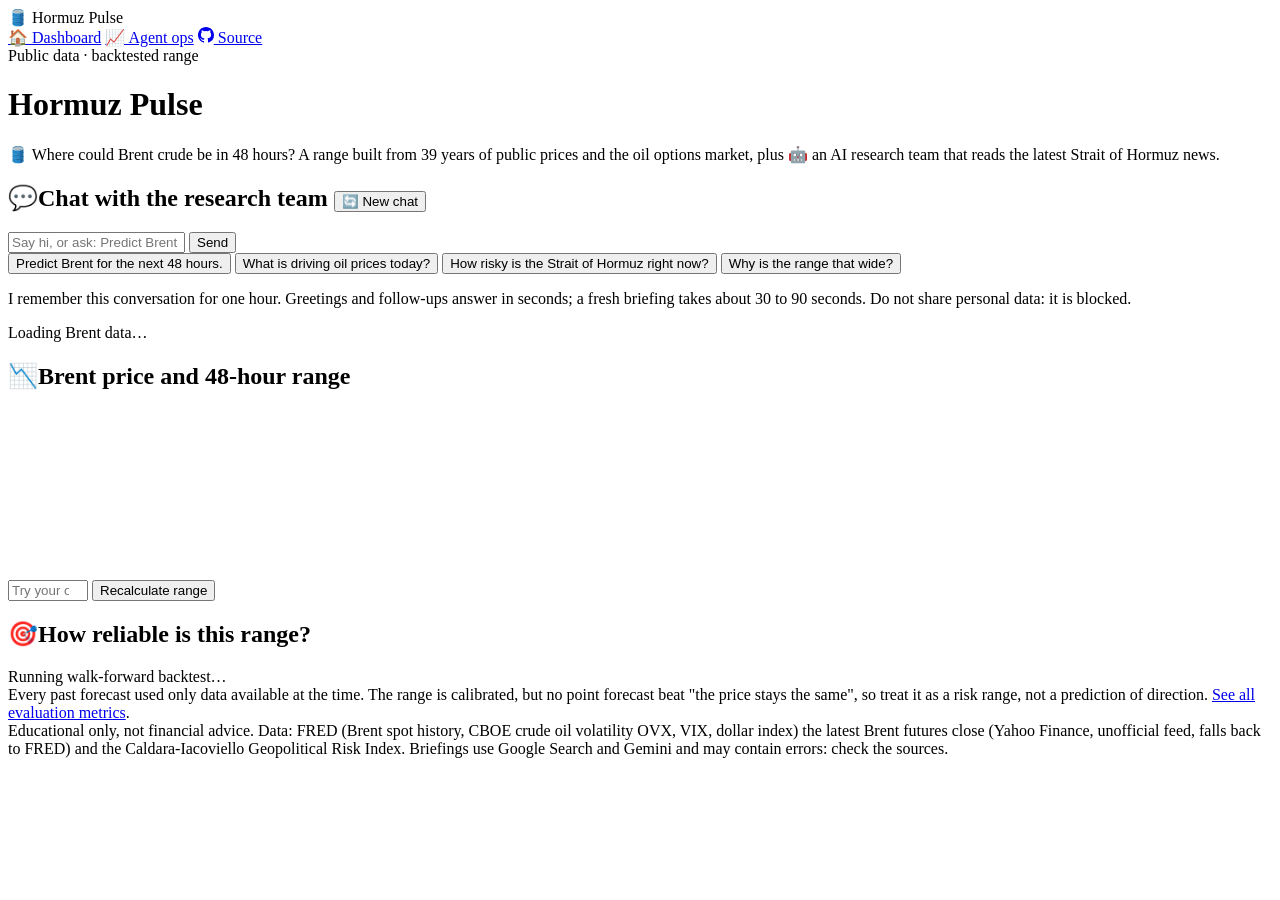
==== commit bfbb0b94: "Remove trust cards from dashboard, drop stale README sections, tone down claims, refresh screenshots" ====
--- a/app/static/index.html
+++ b/app/static/index.html
@@ -17,7 +17,7 @@
     </div>
   </nav>
   <header class="hero">
-    <span class="badge"><i></i> Public data · backtested · no made-up numbers</span>
+    <span class="badge"><i></i> Public data · backtested range</span>
     <h1>Hormuz Pulse</h1>
     <p class="sub">🛢️ Where could Brent crude be in 48 hours? A range built from 39 years of public prices and the oil options market, plus 🤖 an AI research team that reads the latest Strait of Hormuz news.</p>
   </header>
@@ -56,16 +56,6 @@
     <div class="verdict">Every past forecast used only data available at the time. The range is calibrated, but no point forecast beat "the price stays the same", so treat it as a risk range, not a prediction of direction. <a href="/ops">See all evaluation metrics</a>.</div>
   </section>
 
-  <section class="card">
-    <h2><span class="emoji">🛡️</span>Built to be trusted</h2>
-    <div class="trust">
-      <div><b>🚫 Prompt-injection guard</b>Hidden or hostile instructions are blocked on the way in, and stripped from web research.</div>
-      <div><b>🔒 Privacy</b>Emails and card numbers are blocked. Questions and IP addresses are never stored.</div>
-      <div><b>🧮 No made-up numbers</b>Prices come from public data. Each answer is checked for whether it quotes the computed range.</div>
-      <div><b>🧪 Tested in public</b>Guardrails and the model are scored on <a href="/ops">the ops page</a> and in CI.</div>
-    </div>
-  </section>
-
   <footer>Educational only, not financial advice. Data: FRED (Brent spot history, CBOE crude oil volatility OVX, VIX, dollar index) the latest Brent futures close (Yahoo Finance, unofficial feed, falls back to FRED) and the Caldara-Iacoviello Geopolitical Risk Index. Briefings use Google Search and Gemini and may contain errors: check the sources.</footer>
 </main>
 <script src="/static/app.js"></script>
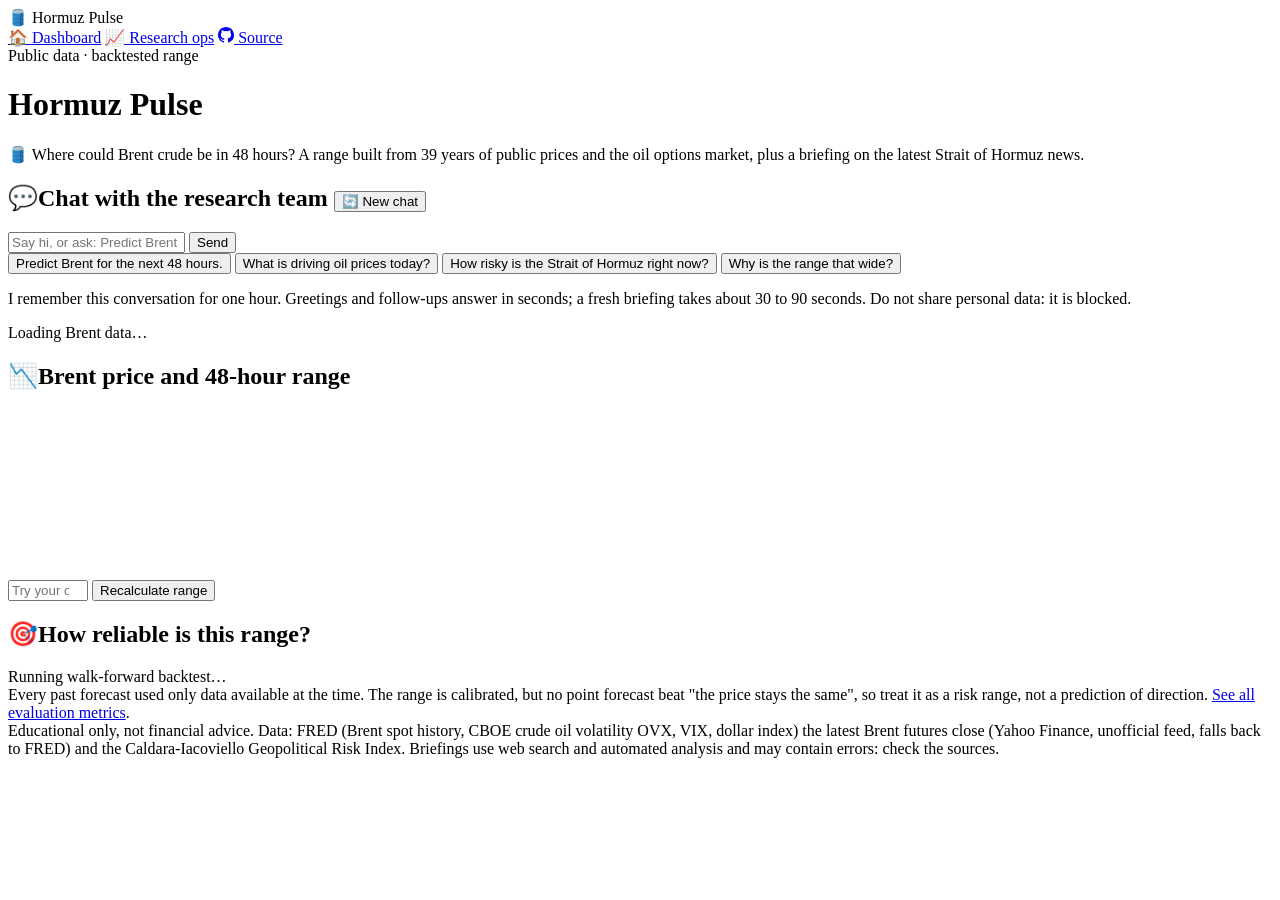
==== commit 3080295e: "Fix briefing latency and refresh dashboard documentation" ====
--- a/app/static/index.html
+++ b/app/static/index.html
@@ -12,14 +12,14 @@
     <div class="brand"><span class="logo">🛢️</span> Hormuz Pulse</div>
     <div>
       <a class="link" href="/">🏠 Dashboard</a>
-      <a class="link" href="/ops">📈 Agent ops</a>
+      <a class="link" href="/ops">📈 Research ops</a>
       <a class="gh" href="https://github.com/nasirtrekker/hormuz-pulse-ai-agent" target="_blank" rel="noopener"><svg width="16" height="16" viewBox="0 0 16 16" fill="currentColor" aria-hidden="true"><path d="M8 0C3.58 0 0 3.58 0 8c0 3.54 2.29 6.53 5.47 7.59.4.07.55-.17.55-.38v-1.33c-2.23.48-2.7-1.08-2.7-1.08-.36-.92-.89-1.17-.89-1.17-.73-.5.06-.49.06-.49.8.06 1.23.83 1.23.83.71 1.22 1.87.87 2.33.66.07-.52.28-.87.5-1.07-1.78-.2-3.65-.89-3.65-3.96 0-.87.31-1.59.82-2.15-.08-.2-.36-1.02.08-2.12 0 0 .67-.21 2.2.82a7.6 7.6 0 0 1 4 0c1.53-1.04 2.2-.82 2.2-.82.44 1.1.16 1.92.08 2.12.51.56.82 1.28.82 2.15 0 3.08-1.87 3.76-3.65 3.96.29.25.54.73.54 1.48v2.2c0 .21.15.46.55.38A8 8 0 0 0 16 8c0-4.42-3.58-8-8-8z"/></svg> Source</a>
     </div>
   </nav>
   <header class="hero">
     <span class="badge"><i></i> Public data · backtested range</span>
     <h1>Hormuz Pulse</h1>
-    <p class="sub">🛢️ Where could Brent crude be in 48 hours? A range built from 39 years of public prices and the oil options market, plus 🤖 an AI research team that reads the latest Strait of Hormuz news.</p>
+    <p class="sub">🛢️ Where could Brent crude be in 48 hours? A range built from 39 years of public prices and the oil options market, plus a briefing on the latest Strait of Hormuz news.</p>
   </header>
 
   <section class="card ask">
@@ -56,7 +56,7 @@
     <div class="verdict">Every past forecast used only data available at the time. The range is calibrated, but no point forecast beat "the price stays the same", so treat it as a risk range, not a prediction of direction. <a href="/ops">See all evaluation metrics</a>.</div>
   </section>
 
-  <footer>Educational only, not financial advice. Data: FRED (Brent spot history, CBOE crude oil volatility OVX, VIX, dollar index) the latest Brent futures close (Yahoo Finance, unofficial feed, falls back to FRED) and the Caldara-Iacoviello Geopolitical Risk Index. Briefings use Google Search and Gemini and may contain errors: check the sources.</footer>
+  <footer>Educational only, not financial advice. Data: FRED (Brent spot history, CBOE crude oil volatility OVX, VIX, dollar index) the latest Brent futures close (Yahoo Finance, unofficial feed, falls back to FRED) and the Caldara-Iacoviello Geopolitical Risk Index. Briefings use web search and automated analysis and may contain errors: check the sources.</footer>
 </main>
 <script src="/static/app.js"></script>
 </body>
